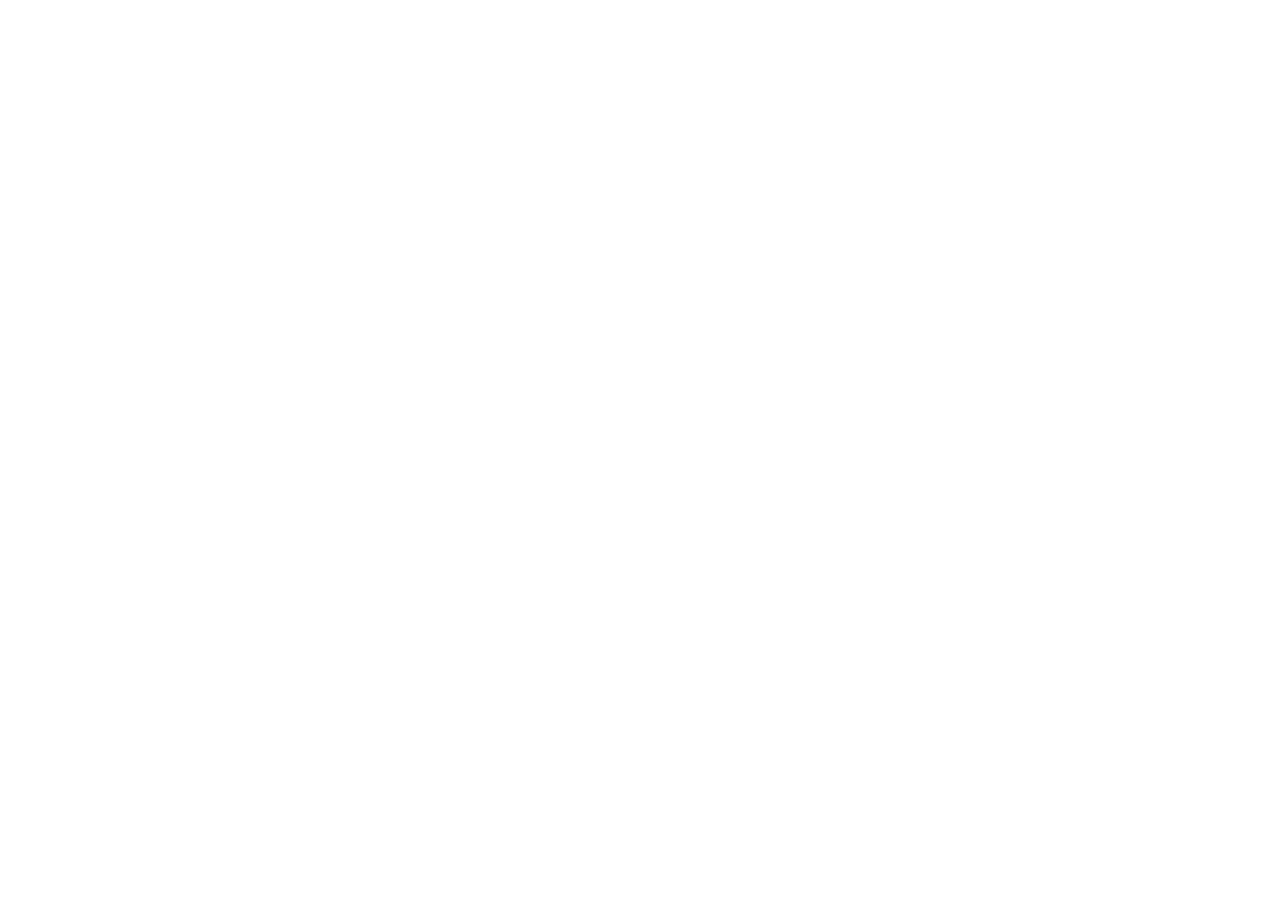
==== index.html @ 53385cfd "config de base frontend" ====
<!DOCTYPE html>
<html lang="en">
<head>
    <meta charset="UTF-8">
    <meta name="viewport" content="width=device-width, initial-scale=1.0">
    <title>Document</title>
    <link rel="stylesheet" href="style.css">
</head>
<body>
    <script src="script.js"></script>
</body>
</html>
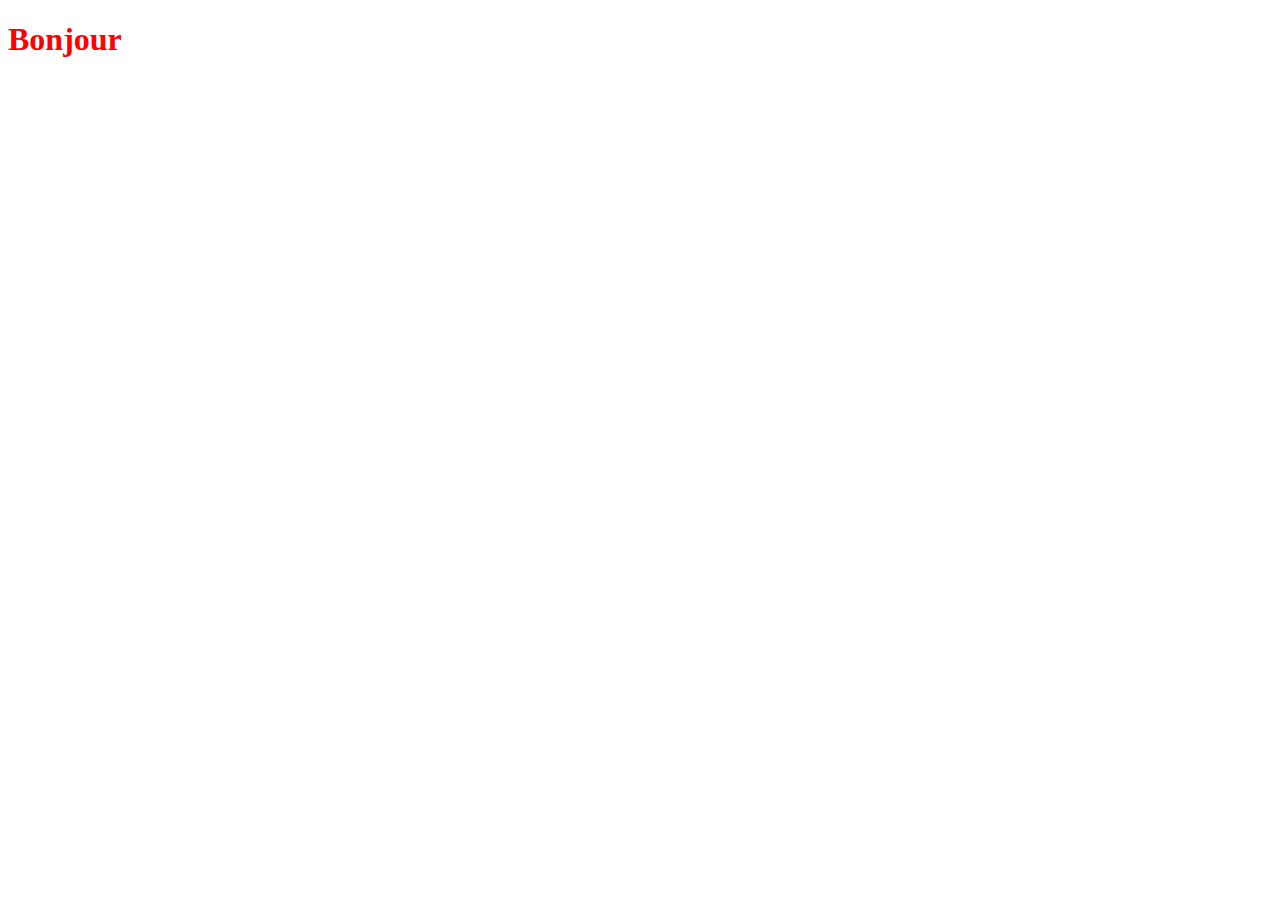
==== commit 929605cb: "vérification de la bonne liaison des fichiers ok" ====
--- a/index.html
+++ b/index.html
@@ -7,6 +7,7 @@
     <link rel="stylesheet" href="style.css">
 </head>
 <body>
+    <h1>Bonjour</h1>
     <script src="script.js"></script>
 </body>
 </html>--- a/style.css
+++ b/style.css
@@ -0,0 +1,3 @@
+h1 {
+   color: red; 
+}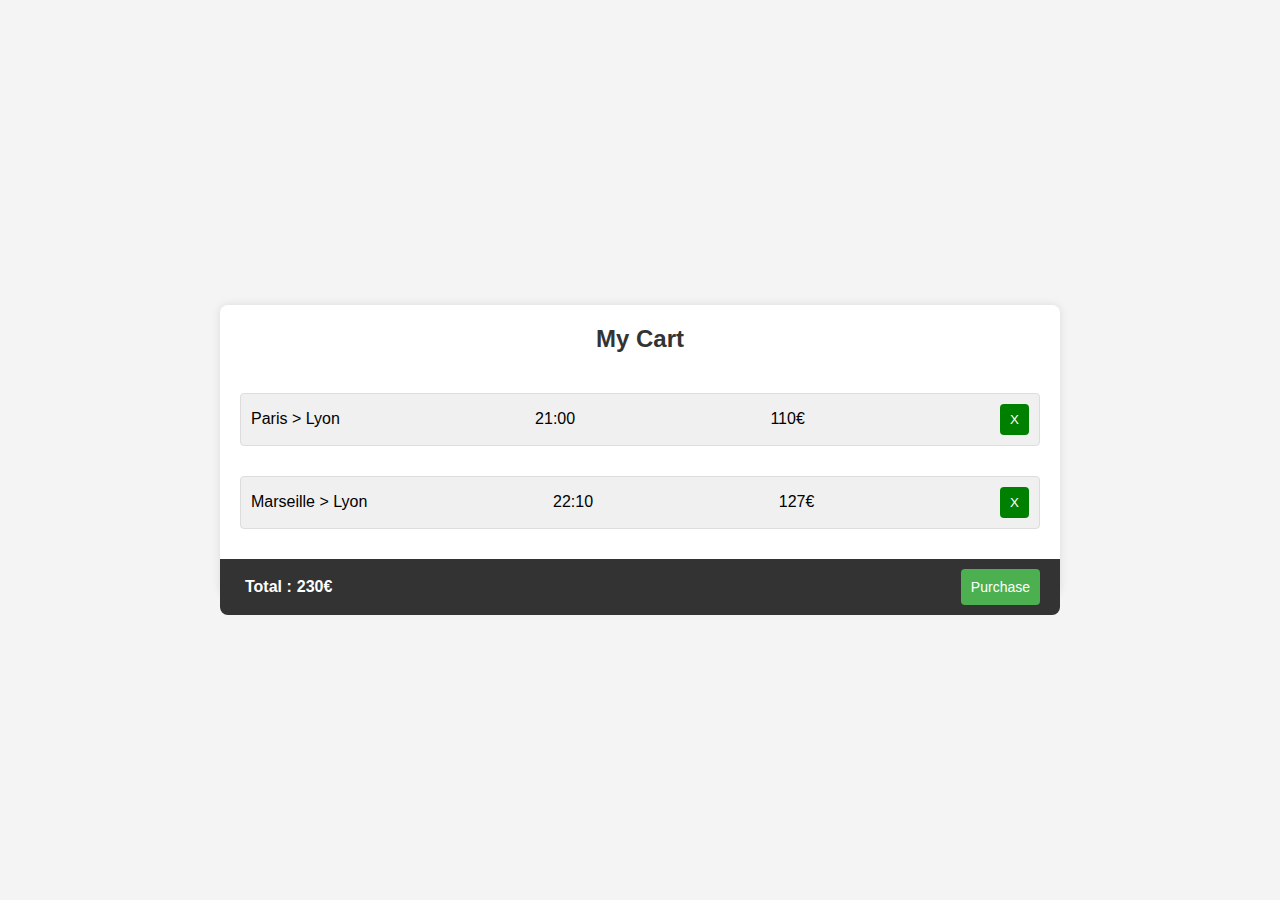
==== commit 8545d5bd: "fichier HTML CSS JAVASCRIPT écran CART" ====
--- a/index.html
+++ b/index.html
@@ -1,13 +1,52 @@
 <!DOCTYPE html>
-<html lang="en">
+<html lang="fr">
 <head>
+    <link rel="stylesheet" href="style.css">
     <meta charset="UTF-8">
     <meta name="viewport" content="width=device-width, initial-scale=1.0">
-    <title>Document</title>
-    <link rel="stylesheet" href="style.css">
+    <title>My Cart</title>
+    <script>
+        function updateCart(item, time, price) {
+            document.getElementById('item1').innerText = item;
+            document.getElementById('time1').innerText = time;
+            document.getElementById('price1').innerText = price + '€';
+        }
+    </script>
 </head>
 <body>
-    <h1>Bonjour</h1>
-    <script src="script.js"></script>
+
+    <div class="cart-container">
+        <h2>My Cart</h2>
+        <div class="cart-item" id="item1-container">
+            <span id="item1">Paris > Lyon</span>
+            <span id="time1">20:09</span>
+            <span id="price1">103€</span>
+            <button class="delete-btn" onclick="deleteItem('item1-container')">X</button>
+        </div>
+    
+        <div class="cart-item" id="item2-container">
+            <span id="item2">Marseille > Lyon</span>
+            <span id="time2">22:10</span>
+            <span id="price2">127€</span>
+            <button class="delete-btn" onclick="deleteItem('item2-container')">X</button>
+        </div>
+    
+        <div class="total-amount">
+            <div class="total-text">
+                <span>Total :</span> <span id="total">230€</span>
+            </div>
+            <button class="purchase">Purchase</button>
+        </div>
+    </div>
+    
+    
+    
+    
+</div>
+
+<script>
+    updateCart('Paris > Lyon', '21:00', 110);
+</script>
+<script>src="script.js"</script>
 </body>
-</html>+</html>
--- a/style.css
+++ b/style.css
@@ -1,3 +1,89 @@
-h1 {
-   color: red; 
-}+body {
+   font-family: Arial, sans-serif;
+   background-color: #f4f4f4;
+   margin: 0;
+   padding: 0;
+   display: flex;
+   justify-content: center;
+   align-items: center;
+   height: 100vh;
+}
+
+.cart-container {
+   display: grid;
+   grid-template-columns: 1fr;
+   gap: 20px;
+   width: 800px;
+   padding: 0 20px; 
+   background-color: #fff;
+   box-shadow: 0 0 10px rgba(0, 0, 0, 0.1);
+   border-radius: 8px;
+}
+
+h2 {
+   text-align: center;
+   color: #333;
+   margin-bottom: 20px;
+}
+
+.cart-item {
+   display: flex;
+   justify-content: space-between;
+   align-items: center;
+   padding: 10px;
+   margin-bottom: 10px;
+   background-color: #f0f0f0;
+   border: 1px solid #ddd;
+   border-radius: 4px;
+}
+
+.cart-item span {
+   text-align: start;
+}
+
+.cart-item button {
+   background-color: green;
+   color: #fff;
+   border: none;
+   padding: 8px 10px;
+   border-radius: 4px;
+   cursor: pointer;
+}
+
+.total-amount {
+   display: flex;
+   justify-content: space-between;
+   align-items: center;
+   background-color: #333;
+   color: #fff;
+   padding: 10px 20px;
+   font-weight: bold;
+   margin: 0 -20px -20px -20px; 
+   border-radius: 0 0 8px 8px;
+   width: calc(100% + 40px);
+   box-sizing: border-box;
+}
+
+.total-text {
+   display: flex;
+   align-items: center;
+}
+
+.total-text span {
+   margin-left: 5px;
+}
+
+button.purchase {
+   padding: 10px;
+   background-color: #4CAF50;
+   color: #fff;
+   border: none;
+   border-radius: 4px;
+   cursor: pointer;
+   font-size: 14px;
+   text-align: center;
+}
+
+button.purchase:hover {
+   background-color: #45a049;
+}
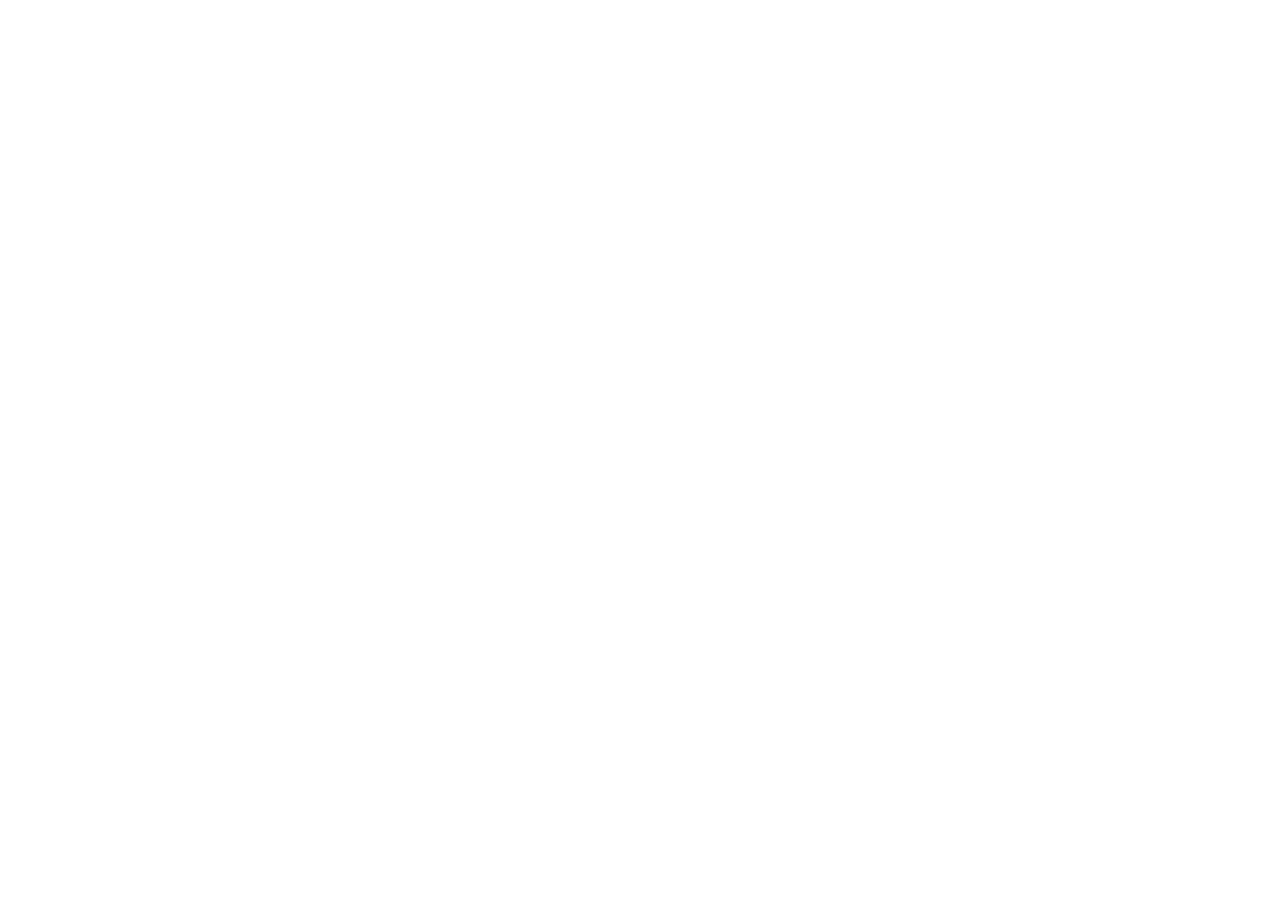
==== commit 2105ede1: "premier commit bookings" ====
--- a/index.html
+++ b/index.html
@@ -1,52 +1,11 @@
 <!DOCTYPE html>
-<html lang="fr">
+<html lang="en">
 <head>
-    <link rel="stylesheet" href="style.css">
     <meta charset="UTF-8">
     <meta name="viewport" content="width=device-width, initial-scale=1.0">
-    <title>My Cart</title>
-    <script>
-        function updateCart(item, time, price) {
-            document.getElementById('item1').innerText = item;
-            document.getElementById('time1').innerText = time;
-            document.getElementById('price1').innerText = price + '€';
-        }
-    </script>
+    <title>Document</title>
 </head>
 <body>
-
-    <div class="cart-container">
-        <h2>My Cart</h2>
-        <div class="cart-item" id="item1-container">
-            <span id="item1">Paris > Lyon</span>
-            <span id="time1">20:09</span>
-            <span id="price1">103€</span>
-            <button class="delete-btn" onclick="deleteItem('item1-container')">X</button>
-        </div>
     
-        <div class="cart-item" id="item2-container">
-            <span id="item2">Marseille > Lyon</span>
-            <span id="time2">22:10</span>
-            <span id="price2">127€</span>
-            <button class="delete-btn" onclick="deleteItem('item2-container')">X</button>
-        </div>
-    
-        <div class="total-amount">
-            <div class="total-text">
-                <span>Total :</span> <span id="total">230€</span>
-            </div>
-            <button class="purchase">Purchase</button>
-        </div>
-    </div>
-    
-    
-    
-    
-</div>
-
-<script>
-    updateCart('Paris > Lyon', '21:00', 110);
-</script>
-<script>src="script.js"</script>
 </body>
-</html>
+</html>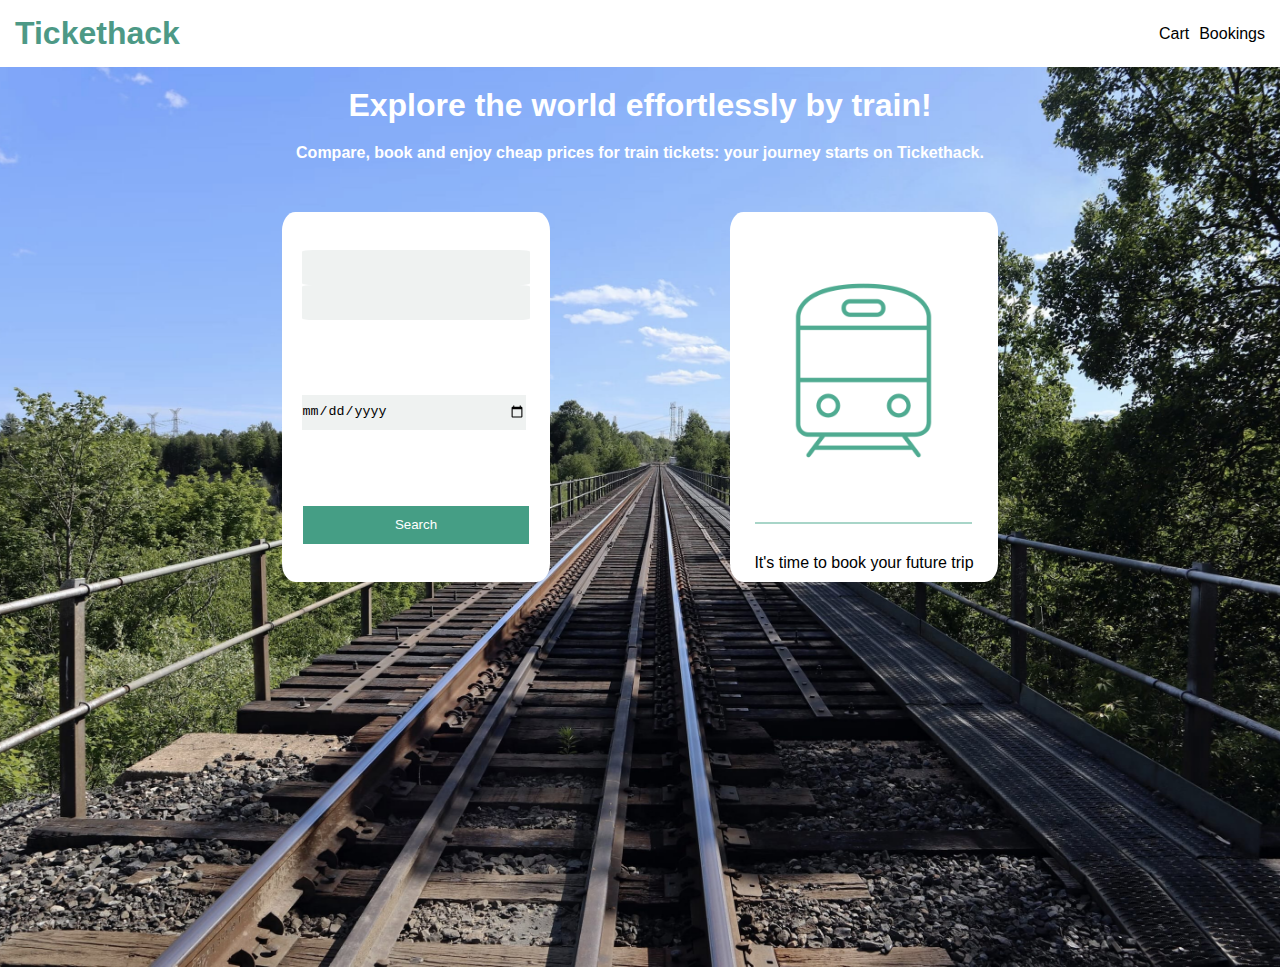
==== commit c1d11378: "premier commit de la homepage finalisée à 95% (html/css)" ====
--- a/index.html
+++ b/index.html
@@ -4,8 +4,42 @@
     <meta charset="UTF-8">
     <meta name="viewport" content="width=device-width, initial-scale=1.0">
     <title>Document</title>
+    <link rel="stylesheet" href="style.css">
 </head>
 <body>
-    
+    <header>
+        <div id="title">Tickethack</div>
+        <div id="menu">
+            <div id="cart">Cart</div>
+            <div id="bookings">Bookings</div>
+        </div>
+    </header>
+    <main>
+        <h1>Explore the world effortlessly by train!</h1>
+        <h4>Compare, book and enjoy cheap prices for train tickets: your journey starts on Tickethack.</h2>
+        <div id="flexContainer">
+            <div id="inputsContainer">
+                <div id="tripContainer">
+                    <input id="departure" type="text" name="departure" value="">
+                    <input id="arrival" type="text" name="arrival" value="">
+                </div>
+                <div id="dateContainer">
+                    <input id="date" type="date" name="departureDate" value="05/11/2024">
+                </div>
+                <div id="searchBtnContainer">
+                    <button type="submit">Search</button>
+                </div>
+            </div>
+            <div id = "resultContainer">
+                <div id="imgContainer">
+                    <img src="./images/train.png">
+                </div>
+                <div id="resultMessageContainer">
+                    <p>It's time to book your future trip</p>
+                </div>
+            </div>
+        </div>
+    </main>
+    <script src="script.js"></script>
 </body>
 </html>--- a/style.css
+++ b/style.css
@@ -0,0 +1,151 @@
+
+* {
+    margin: 0;
+    padding: 0;
+    box-sizing: border-box;
+}
+
+header {
+    display: flex;
+    padding: 10px;
+}
+
+#title {
+    display: flex;
+    flex-direction: row;
+    justify-content: flex-start;
+    margin: 5px;
+    font-family: 'Roboto', sans-serif;
+    font-size: 2em;
+    font-weight: bold;
+    color: #4d9986;
+}
+
+#menu {
+    display: flex;
+    flex-direction: row;
+    justify-content: flex-end;
+    align-items: center;
+    width: 100vw;
+}
+
+#cart {
+    margin: 5px;
+    font-family: 'Roboto', sans-serif; 
+}
+
+#bookings {
+    margin: 5px;
+    font-family: 'Roboto', sans-serif; 
+}
+
+main {
+    height: 100vh;
+    background-image: url('./images/background.jpg');
+    background-position: center center;
+    background-size: cover;
+}
+
+h1 {
+    text-align: center;
+    color: white;
+    font-family: 'Roboto', sans-serif;
+    padding: 20px;
+}
+
+h4 {
+    text-align: center;
+    color: white;
+    font-family: 'Roboto', sans-serif;
+}
+
+#flexContainer {
+    display: flex;
+    flex-direction: row;
+    justify-content: space-around;
+    width: 70%;
+    margin-left: auto;
+    margin-right: auto;
+    margin-top: 50px;
+}
+
+#inputsContainer {
+    display: flex;
+    flex-direction: column;
+    justify-content: space-around;
+    background-color: white;
+    border-radius: 5%;
+    width: 30%
+}
+
+#tripContainer {
+    display: flex;
+    flex-direction: column;
+    margin: 20px;
+}
+
+#tripContainer input {
+    background-color: #eff2f1;
+}
+
+#departure {
+    height: 35px;
+    border-radius: 5%;
+    border: none;
+    box-shadow: 0 0 0 0 black;
+}
+
+#arrival {
+    height: 35px;
+    border-radius: 5%;
+    border: none;
+}
+
+#dateContainer {
+    margin: 20px;
+}
+
+#date {
+    width: 98%;
+    height: 35px;
+    background-color: #eff2f1;
+    border: none;
+}
+
+#searchBtnContainer {
+    margin: 20px;
+}
+
+button {
+    width: 100%;
+    height: 40px;
+    background-color: #459e85;
+    border: 1px solid white;
+    color: white;
+}
+
+#resultContainer {
+    display: flex;
+    flex-direction: column;
+    background-color: white;
+    border-radius: 5%;
+    width: 30%
+}
+
+#imgContainer {
+    margin: auto;
+    border-bottom: 2px solid;
+    border-color: #a8d5c8;
+    margin-bottom: 20px;;
+}
+
+img {
+    margin-top: 50px;
+    max-height: 70%;
+}
+
+p {
+    text-align: center;
+    font-family: 'Roboto', sans-serif;
+    padding: 10px;
+}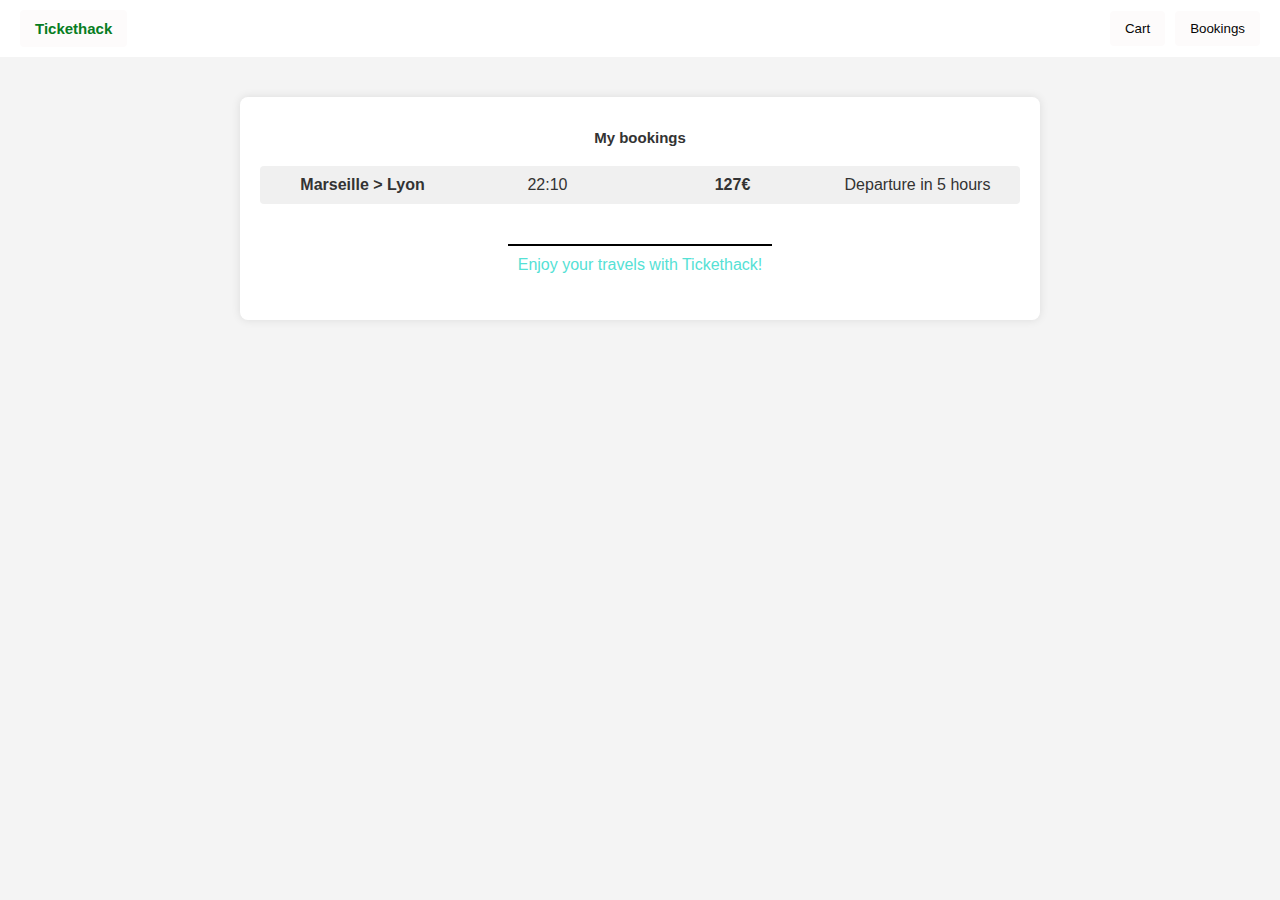
==== commit 8b5daee2: "HTML CSS bookings page" ====
--- a/index.html
+++ b/index.html
@@ -1,45 +1,33 @@
 <!DOCTYPE html>
-<html lang="en">
+<html lang="fr">
 <head>
     <meta charset="UTF-8">
     <meta name="viewport" content="width=device-width, initial-scale=1.0">
-    <title>Document</title>
+    <title>My Bookings</title>
     <link rel="stylesheet" href="style.css">
 </head>
 <body>
-    <header>
-        <div id="title">Tickethack</div>
-        <div id="menu">
-            <div id="cart">Cart</div>
-            <div id="bookings">Bookings</div>
+
+<div class="header">
+    <button id="tickethack-btn" class="left">Tickethack</button>
+    <div class="right-buttons">
+        <button>Cart</button>
+        <button>Bookings</button>
+    </div>
+</div>
+
+<div class="booking-container">
+    <h2>My bookings</h2>
+    <div class="booking-details">
+        <div class="booking-info">
+            <span class="route">Marseille > Lyon</span>
+            <span class="time">22:10</span>
+            <span class="price">127€</span>
+            <span class="departure-time">Departure in 5 hours</span>
         </div>
-    </header>
-    <main>
-        <h1>Explore the world effortlessly by train!</h1>
-        <h4>Compare, book and enjoy cheap prices for train tickets: your journey starts on Tickethack.</h2>
-        <div id="flexContainer">
-            <div id="inputsContainer">
-                <div id="tripContainer">
-                    <input id="departure" type="text" name="departure" value="">
-                    <input id="arrival" type="text" name="arrival" value="">
-                </div>
-                <div id="dateContainer">
-                    <input id="date" type="date" name="departureDate" value="05/11/2024">
-                </div>
-                <div id="searchBtnContainer">
-                    <button type="submit">Search</button>
-                </div>
-            </div>
-            <div id = "resultContainer">
-                <div id="imgContainer">
-                    <img src="./images/train.png">
-                </div>
-                <div id="resultMessageContainer">
-                    <p>It's time to book your future trip</p>
-                </div>
-            </div>
-        </div>
-    </main>
-    <script src="script.js"></script>
+        <p class="message">Enjoy your travels with Tickethack!</p>
+    </div>
+</div>
+
 </body>
-</html>+</html>
--- a/style.css
+++ b/style.css
@@ -1,151 +1,115 @@
-
-* {
-    margin: 0;
-    padding: 0;
-    box-sizing: border-box;
+body {
+   font-family: Arial, sans-serif;
+   background-color: #f4f4f4;
+   margin: 0;
+   padding: 0;
 }
 
-header {
-    display: flex;
-    padding: 10px;
+.header {
+   display: flex;
+   justify-content: space-between;
+   align-items: center;
+   background-color: #ffffff;
+   padding: 10px 20px;
+   color: #fff;
+   width: 100%;
+   box-sizing: border-box;
+}
+#tickethack-btn {
+   font-family: Arial, Helvetica, sans-serif;
+   color: #077d22;
+   font-size: 15px;
+   font-weight: bold;
+    
 }
 
-#title {
-    display: flex;
-    flex-direction: row;
-    justify-content: flex-start;
-    margin: 5px;
-    font-family: 'Roboto', sans-serif;
-    font-size: 2em;
-    font-weight: bold;
-    color: #4d9986;
+.header .left {
+   margin-right: auto; 
 }
 
-#menu {
-    display: flex;
-    flex-direction: row;
-    justify-content: flex-end;
-    align-items: center;
-    width: 100vw;
+.right-buttons {
+   display: flex;
+   gap: 10px; 
 }
 
-#cart {
-    margin: 5px;
-    font-family: 'Roboto', sans-serif; 
+.header button {
+   background-color: #fdfbfb;
+   color: #060606;
+   border: none;
+   padding: 10px 15px;
+   border-radius: 4px;
+   cursor: pointer;
 }
 
-#bookings {
-    margin: 5px;
-    font-family: 'Roboto', sans-serif; 
+.header button:hover {
+   background-color: #555;
 }
 
-main {
-    height: 100vh;
-    background-image: url('./images/background.jpg');
-    background-position: center center;
-    background-size: cover;
+.booking-container {
+   background-color: #fff;
+   padding: 20px;
+   border-radius: 8px;
+   box-shadow: 0 0 10px rgba(0, 0, 0, 0.1);
+   width: 80%;
+   max-width: 800px;
+   box-sizing: border-box;
+   text-align: center;
+   margin: 40px auto; 
 }
 
-h1 {
-    text-align: center;
-    color: white;
-    font-family: 'Roboto', sans-serif;
-    padding: 20px;
+h2 {
+   color: #333;
+   margin-bottom: 20px;
+   text-align: center; 
+   font-size: 15px;
 }
 
-h4 {
-    text-align: center;
-    color: white;
-    font-family: 'Roboto', sans-serif;
+.booking-details {
+   display: flex;
+   flex-direction: column;
+   align-items: center;
+   gap: 20px;
 }
 
-#flexContainer {
-    display: flex;
-    flex-direction: row;
-    justify-content: space-around;
-    width: 70%;
-    margin-left: auto;
-    margin-right: auto;
-    margin-top: 50px;
+.booking-info {
+   display: flex;
+   justify-content: space-between;
+   align-items: center;
+   background-color: #f0f0f0;
+   padding: 10px;
+   width: 100%;
+   box-sizing: border-box;
+   border-radius: 4px;
 }
 
-#inputsContainer {
-    display: flex;
-    flex-direction: column;
-    justify-content: space-around;
-    background-color: white;
-    border-radius: 5%;
-    width: 30%
+.booking-info span {
+   flex: 1;
+   text-align: center;
+   font-size: 16px;
+   color: #333;
 }
 
-#tripContainer {
-    display: flex;
-    flex-direction: column;
-    margin: 20px;
+.route {
+   font-weight: bold;
 }
 
-#tripContainer input {
-    background-color: #eff2f1;
+.time {
+   color: #555;
 }
 
-#departure {
-    height: 35px;
-    border-radius: 5%;
-    border: none;
-    box-shadow: 0 0 0 0 black;
+.price {
+   color: #28a745;
+   font-weight: bold;
 }
 
-#arrival {
-    height: 35px;
-    border-radius: 5%;
-    border: none;
+.departure-time {
+   color: #555;
 }
 
-#dateContainer {
-    margin: 20px;
-}
-
-#date {
-    width: 98%;
-    height: 35px;
-    background-color: #eff2f1;
-    border: none;
-}
-
-#searchBtnContainer {
-    margin: 20px;
-}
-
-button {
-    width: 100%;
-    height: 40px;
-    background-color: #459e85;
-    border: 1px solid white;
-    color: white;
-}
-
-#resultContainer {
-    display: flex;
-    flex-direction: column;
-    background-color: white;
-    border-radius: 5%;
-    width: 30%
-}
-
-#imgContainer {
-    margin: auto;
-    border-bottom: 2px solid;
-    border-color: #a8d5c8;
-    margin-bottom: 20px;;
-}
-
-img {
-    margin-top: 50px;
-    max-height: 70%;
-}
-
-p {
-    text-align: center;
-    font-family: 'Roboto', sans-serif;
-    padding: 10px;
+.message {
+   margin-top: 20px;
+   color: #55e1d5;
+   font-size: 16px;
+   border-top: 2px solid #000; 
+   padding: 10px; 
 }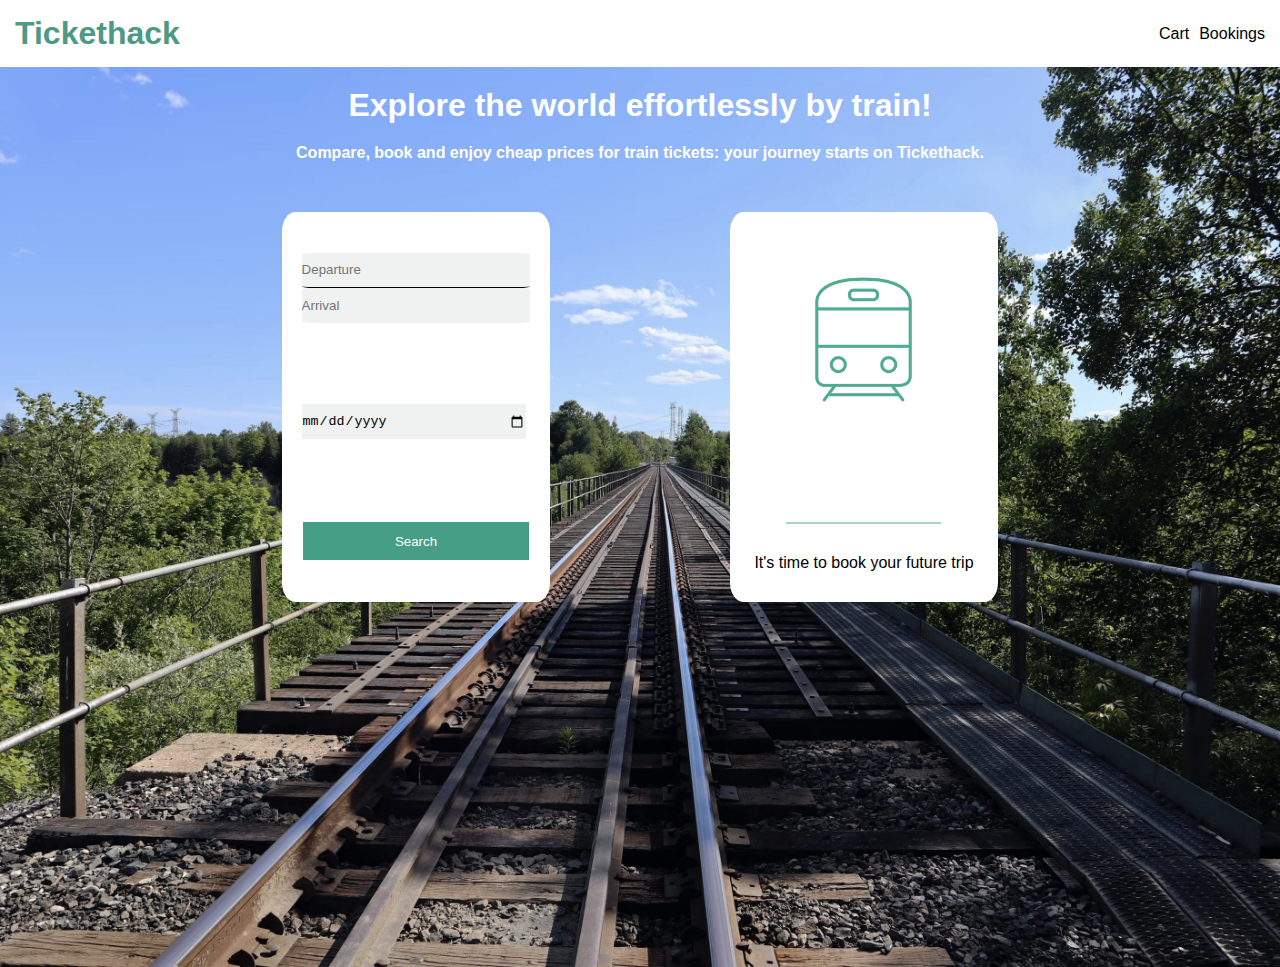
==== commit 16857697: "ajout des liens sur les menus + ajout des placeholders" ====
--- a/index.html
+++ b/index.html
@@ -1,33 +1,48 @@
 <!DOCTYPE html>
-<html lang="fr">
+<html lang="en">
 <head>
     <meta charset="UTF-8">
     <meta name="viewport" content="width=device-width, initial-scale=1.0">
-    <title>My Bookings</title>
+    <title>Document</title>
     <link rel="stylesheet" href="style.css">
 </head>
 <body>
-
-<div class="header">
-    <button id="tickethack-btn" class="left">Tickethack</button>
-    <div class="right-buttons">
-        <button>Cart</button>
-        <button>Bookings</button>
-    </div>
-</div>
-
-<div class="booking-container">
-    <h2>My bookings</h2>
-    <div class="booking-details">
-        <div class="booking-info">
-            <span class="route">Marseille > Lyon</span>
-            <span class="time">22:10</span>
-            <span class="price">127€</span>
-            <span class="departure-time">Departure in 5 hours</span>
+    <header>
+        <div id="title">Tickethack</div>
+        <div id="menu">
+            <div id="cart">
+                <a href="#">Cart</a>
+            </div>
+            <div id="bookings">
+                <a href="#">Bookings</a></div>
         </div>
-        <p class="message">Enjoy your travels with Tickethack!</p>
-    </div>
-</div>
-
+    </header>
+    <main>
+        <h1>Explore the world effortlessly by train!</h1>
+        <h4>Compare, book and enjoy cheap prices for train tickets: your journey starts on Tickethack.</h2>
+        <div id="flexContainer">
+            <div id="inputsContainer">
+                <div id="tripContainer">
+                    <input id="departure" type="text" name="departure" value="" placeholder="Departure">
+                    <input id="arrival" type="text" name="arrival" value="" placeholder="Arrival">
+                </div>
+                <div id="dateContainer">
+                    <input id="date" type="date" name="departureDate" value="05/11/2024">
+                </div>
+                <div id="searchBtnContainer">
+                    <button type="submit">Search</button>
+                </div>
+            </div>
+            <div id = "resultContainer">
+                <div id="imgContainer">
+                    <img src="./images/train.png">
+                </div>
+                <div id="resultMessageContainer">
+                    <p>It's time to book your future trip</p>
+                </div>
+            </div>
+        </div>
+    </main>
+    <script src="script.js"></script>
 </body>
-</html>
+</html>--- a/style.css
+++ b/style.css
@@ -1,115 +1,160 @@
-body {
-   font-family: Arial, sans-serif;
-   background-color: #f4f4f4;
-   margin: 0;
-   padding: 0;
+
+* {
+    margin: 0;
+    padding: 0;
+    box-sizing: border-box;
 }
 
-.header {
-   display: flex;
-   justify-content: space-between;
-   align-items: center;
-   background-color: #ffffff;
-   padding: 10px 20px;
-   color: #fff;
-   width: 100%;
-   box-sizing: border-box;
-}
-#tickethack-btn {
-   font-family: Arial, Helvetica, sans-serif;
-   color: #077d22;
-   font-size: 15px;
-   font-weight: bold;
-    
+header {
+    display: flex;
+    padding: 10px;
 }
 
-.header .left {
-   margin-right: auto; 
+#title {
+    display: flex;
+    flex-direction: row;
+    justify-content: flex-start;
+    margin: 5px;
+    font-family: 'Roboto', sans-serif;
+    font-size: 2em;
+    font-weight: bold;
+    color: #4d9986;
 }
 
-.right-buttons {
-   display: flex;
-   gap: 10px; 
+#menu {
+    display: flex;
+    flex-direction: row;
+    justify-content: flex-end;
+    align-items: center;
+    width: 100vw;
 }
 
-.header button {
-   background-color: #fdfbfb;
-   color: #060606;
-   border: none;
-   padding: 10px 15px;
-   border-radius: 4px;
-   cursor: pointer;
+#menu a {
+    text-decoration: none;
+    color: inherit;
 }
 
-.header button:hover {
-   background-color: #555;
+#cart {
+    margin: 5px;
+    font-family: 'Roboto', sans-serif; 
 }
 
-.booking-container {
-   background-color: #fff;
-   padding: 20px;
-   border-radius: 8px;
-   box-shadow: 0 0 10px rgba(0, 0, 0, 0.1);
-   width: 80%;
-   max-width: 800px;
-   box-sizing: border-box;
-   text-align: center;
-   margin: 40px auto; 
+#bookings {
+    margin: 5px;
+    font-family: 'Roboto', sans-serif; 
 }
 
-h2 {
-   color: #333;
-   margin-bottom: 20px;
-   text-align: center; 
-   font-size: 15px;
+main {
+    height: 100vh;
+    background-image: url('./images/background.jpg');
+    background-position: center center;
+    background-size: cover;
 }
 
-.booking-details {
-   display: flex;
-   flex-direction: column;
-   align-items: center;
-   gap: 20px;
+h1 {
+    text-align: center;
+    color: white;
+    font-family: 'Roboto', sans-serif;
+    padding: 20px;
 }
 
-.booking-info {
-   display: flex;
-   justify-content: space-between;
-   align-items: center;
-   background-color: #f0f0f0;
-   padding: 10px;
-   width: 100%;
-   box-sizing: border-box;
-   border-radius: 4px;
+h4 {
+    text-align: center;
+    color: white;
+    font-family: 'Roboto', sans-serif;
 }
 
-.booking-info span {
-   flex: 1;
-   text-align: center;
-   font-size: 16px;
-   color: #333;
+#flexContainer {
+    display: flex;
+    flex-direction: row;
+    justify-content: space-around;
+    width: 70%;
+    margin-left: auto;
+    margin-right: auto;
+    margin-top: 50px;
 }
 
-.route {
-   font-weight: bold;
+#inputsContainer {
+    display: flex;
+    flex-direction: column;
+    justify-content: space-around;
+    background-color: white;
+    border-radius: 5%;
+    width: 30%
 }
 
-.time {
-   color: #555;
+#tripContainer {
+    display: flex;
+    flex-direction: column;
+    margin: 20px;
 }
 
-.price {
-   color: #28a745;
-   font-weight: bold;
+#tripContainer input {
+    background-color: #eff2f1;
 }
 
-.departure-time {
-   color: #555;
+#departure {
+    height: 35px;
+    border-radius: 5%;
+    border-top: none;
+    border-left: none;
+    border-right: none;
+    border-bottom: 1px solid;
 }
 
-.message {
-   margin-top: 20px;
-   color: #55e1d5;
-   font-size: 16px;
-   border-top: 2px solid #000; 
-   padding: 10px; 
+#arrival {
+    height: 35px;
+    border-radius: 5%;
+    border: none;
+}
+
+#dateContainer {
+    margin: 20px;
+}
+
+#date {
+    width: 98%;
+    height: 35px;
+    background-color: #eff2f1;
+    border: none;
+}
+
+#searchBtnContainer {
+    margin: 20px;
+}
+
+button {
+    width: 100%;
+    height: 40px;
+    background-color: #459e85;
+    border: 1px solid white;
+    color: white;
+}
+
+#resultContainer {
+    display: flex;
+    flex-direction: column;
+    background-color: white;
+    border-radius: 5%;
+    width: 30%
+}
+
+#imgContainer {
+    margin-right: auto;
+    margin-left: auto;
+    border-bottom: 2px solid;
+    border-color: #a8d5c8;
+    margin-bottom: 20px;;
+}
+
+img {
+    margin-top: 50px;
+    max-height: 50%;
+}
+
+p {
+    text-align: center;
+    font-family: 'Roboto', sans-serif;
+    padding: 10px;
+    margin-bottom: 20px;
 }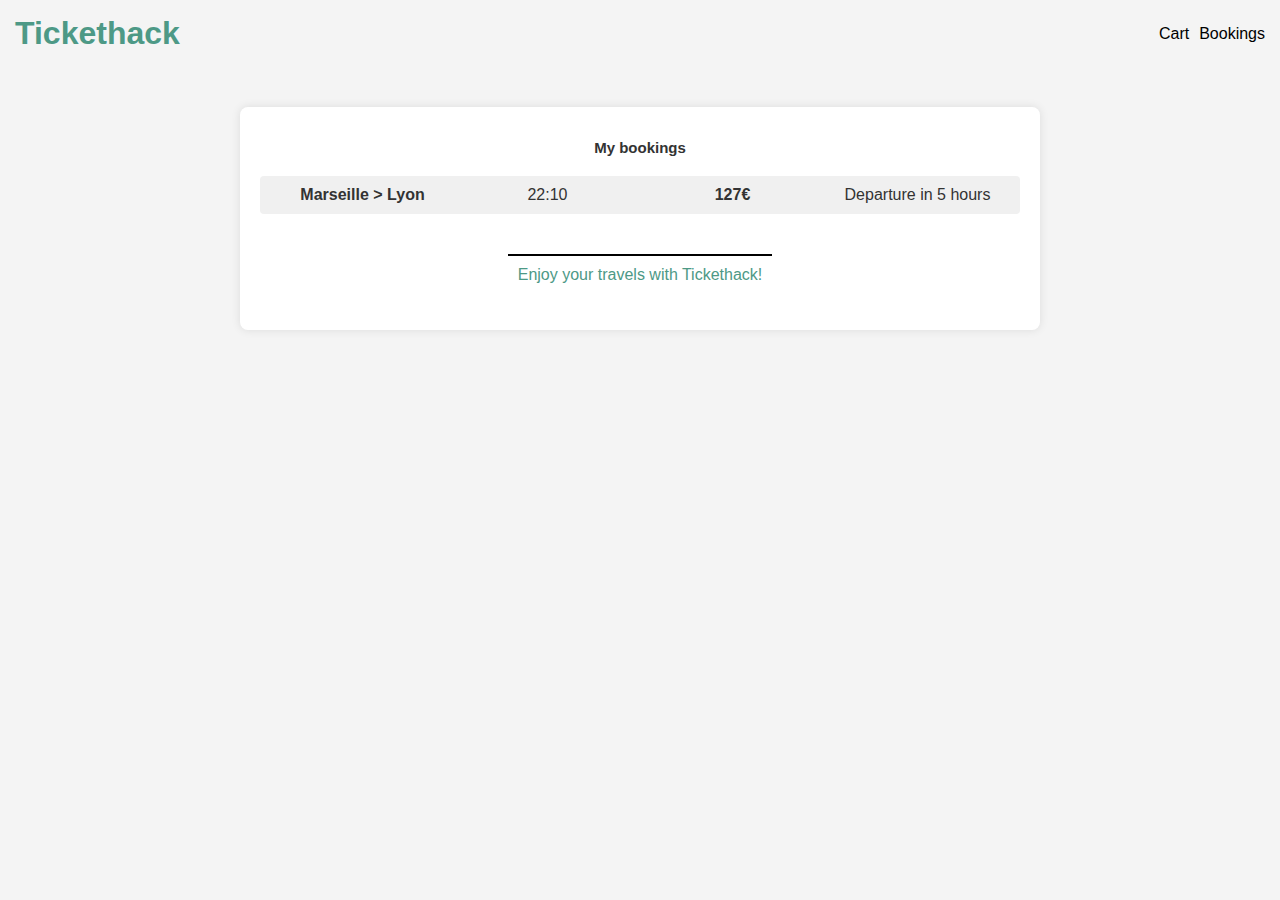
==== commit 9b64ab58: "bookings + header" ====
--- a/index.html
+++ b/index.html
@@ -1,9 +1,9 @@
 <!DOCTYPE html>
-<html lang="en">
+<html lang="fr">
 <head>
     <meta charset="UTF-8">
     <meta name="viewport" content="width=device-width, initial-scale=1.0">
-    <title>Document</title>
+    <title>My Bookings</title>
     <link rel="stylesheet" href="style.css">
 </head>
 <body>
@@ -17,32 +17,20 @@
                 <a href="#">Bookings</a></div>
         </div>
     </header>
-    <main>
-        <h1>Explore the world effortlessly by train!</h1>
-        <h4>Compare, book and enjoy cheap prices for train tickets: your journey starts on Tickethack.</h2>
-        <div id="flexContainer">
-            <div id="inputsContainer">
-                <div id="tripContainer">
-                    <input id="departure" type="text" name="departure" value="" placeholder="Departure">
-                    <input id="arrival" type="text" name="arrival" value="" placeholder="Arrival">
-                </div>
-                <div id="dateContainer">
-                    <input id="date" type="date" name="departureDate" value="05/11/2024">
-                </div>
-                <div id="searchBtnContainer">
-                    <button type="submit">Search</button>
-                </div>
-            </div>
-            <div id = "resultContainer">
-                <div id="imgContainer">
-                    <img src="./images/train.png">
-                </div>
-                <div id="resultMessageContainer">
-                    <p>It's time to book your future trip</p>
-                </div>
-            </div>
+
+
+<div class="booking-container">
+    <h2>My bookings</h2>
+    <div class="booking-details">
+        <div class="booking-info">
+            <span class="route">Marseille > Lyon</span>
+            <span class="time">22:10</span>
+            <span class="price">127€</span>
+            <span class="departure-time">Departure in 5 hours</span>
         </div>
-    </main>
-    <script src="script.js"></script>
+        <p class="message">Enjoy your travels with Tickethack!</p>
+    </div>
+</div>
+
 </body>
-</html>+</html>
--- a/style.css
+++ b/style.css
@@ -1,160 +1,114 @@
+body {
+   font-family: Arial, sans-serif;
+   background-color: #f4f4f4;
+   margin: 0;
+   padding: 0;
+}
 
-* {
-    margin: 0;
-    padding: 0;
-    box-sizing: border-box;
+.booking-container {
+   background-color: #fff;
+   padding: 20px;
+   border-radius: 8px;
+   box-shadow: 0 0 10px rgba(0, 0, 0, 0.1);
+   width: 80%;
+   max-width: 800px;
+   box-sizing: border-box;
+   text-align: center;
+   margin: 40px auto; 
+}
+
+h2 {
+   color: #333;
+   margin-bottom: 20px;
+   text-align: center; 
+   font-size: 15px;
+}
+
+.booking-details {
+   display: flex;
+   flex-direction: column;
+   align-items: center;
+   gap: 20px;
+}
+
+.booking-info {
+   display: flex;
+   justify-content: space-between;
+   align-items: center;
+   background-color: #f0f0f0;
+   padding: 10px;
+   width: 100%;
+   box-sizing: border-box;
+   border-radius: 4px;
+}
+
+.booking-info span {
+   flex: 1;
+   text-align: center;
+   font-size: 16px;
+   color: #333;
+}
+
+.route {
+   font-weight: bold;
+}
+
+.time {
+   color: #555;
+}
+
+.price {
+   color: #28a745;
+   font-weight: bold;
+}
+
+.departure-time {
+   color: #555;
+}
+
+.message {
+   margin-top: 20px;
+   color:  #4d9986;
+   font-size: 16px;
+   border-top: 2px solid #000; 
+   padding: 10px; 
 }
 
 header {
-    display: flex;
-    padding: 10px;
+   display: flex;
+   padding: 10px;
 }
 
 #title {
-    display: flex;
-    flex-direction: row;
-    justify-content: flex-start;
-    margin: 5px;
-    font-family: 'Roboto', sans-serif;
-    font-size: 2em;
-    font-weight: bold;
-    color: #4d9986;
+   display: flex;
+   flex-direction: row;
+   justify-content: flex-start;
+   margin: 5px;
+   font-family: 'Roboto', sans-serif;
+   font-size: 2em;
+   font-weight: bold;
+   color: #4d9986;
 }
 
 #menu {
-    display: flex;
-    flex-direction: row;
-    justify-content: flex-end;
-    align-items: center;
-    width: 100vw;
+   display: flex;
+   flex-direction: row;
+   justify-content: flex-end;
+   align-items: center;
+   width: 100vw;
 }
 
 #menu a {
-    text-decoration: none;
-    color: inherit;
+   text-decoration: none;
+   color: inherit;
 }
 
 #cart {
-    margin: 5px;
-    font-family: 'Roboto', sans-serif; 
+   margin: 5px;
+   font-family: 'Roboto', sans-serif; 
 }
 
 #bookings {
-    margin: 5px;
-    font-family: 'Roboto', sans-serif; 
-}
-
-main {
-    height: 100vh;
-    background-image: url('./images/background.jpg');
-    background-position: center center;
-    background-size: cover;
-}
-
-h1 {
-    text-align: center;
-    color: white;
-    font-family: 'Roboto', sans-serif;
-    padding: 20px;
-}
-
-h4 {
-    text-align: center;
-    color: white;
-    font-family: 'Roboto', sans-serif;
-}
-
-#flexContainer {
-    display: flex;
-    flex-direction: row;
-    justify-content: space-around;
-    width: 70%;
-    margin-left: auto;
-    margin-right: auto;
-    margin-top: 50px;
-}
-
-#inputsContainer {
-    display: flex;
-    flex-direction: column;
-    justify-content: space-around;
-    background-color: white;
-    border-radius: 5%;
-    width: 30%
-}
-
-#tripContainer {
-    display: flex;
-    flex-direction: column;
-    margin: 20px;
-}
-
-#tripContainer input {
-    background-color: #eff2f1;
-}
-
-#departure {
-    height: 35px;
-    border-radius: 5%;
-    border-top: none;
-    border-left: none;
-    border-right: none;
-    border-bottom: 1px solid;
-}
-
-#arrival {
-    height: 35px;
-    border-radius: 5%;
-    border: none;
-}
-
-#dateContainer {
-    margin: 20px;
-}
-
-#date {
-    width: 98%;
-    height: 35px;
-    background-color: #eff2f1;
-    border: none;
-}
-
-#searchBtnContainer {
-    margin: 20px;
-}
-
-button {
-    width: 100%;
-    height: 40px;
-    background-color: #459e85;
-    border: 1px solid white;
-    color: white;
-}
-
-#resultContainer {
-    display: flex;
-    flex-direction: column;
-    background-color: white;
-    border-radius: 5%;
-    width: 30%
-}
-
-#imgContainer {
-    margin-right: auto;
-    margin-left: auto;
-    border-bottom: 2px solid;
-    border-color: #a8d5c8;
-    margin-bottom: 20px;;
-}
-
-img {
-    margin-top: 50px;
-    max-height: 50%;
-}
-
-p {
-    text-align: center;
-    font-family: 'Roboto', sans-serif;
-    padding: 10px;
-    margin-bottom: 20px;
+   margin: 5px;
+   font-family: 'Roboto', sans-serif; 
 }